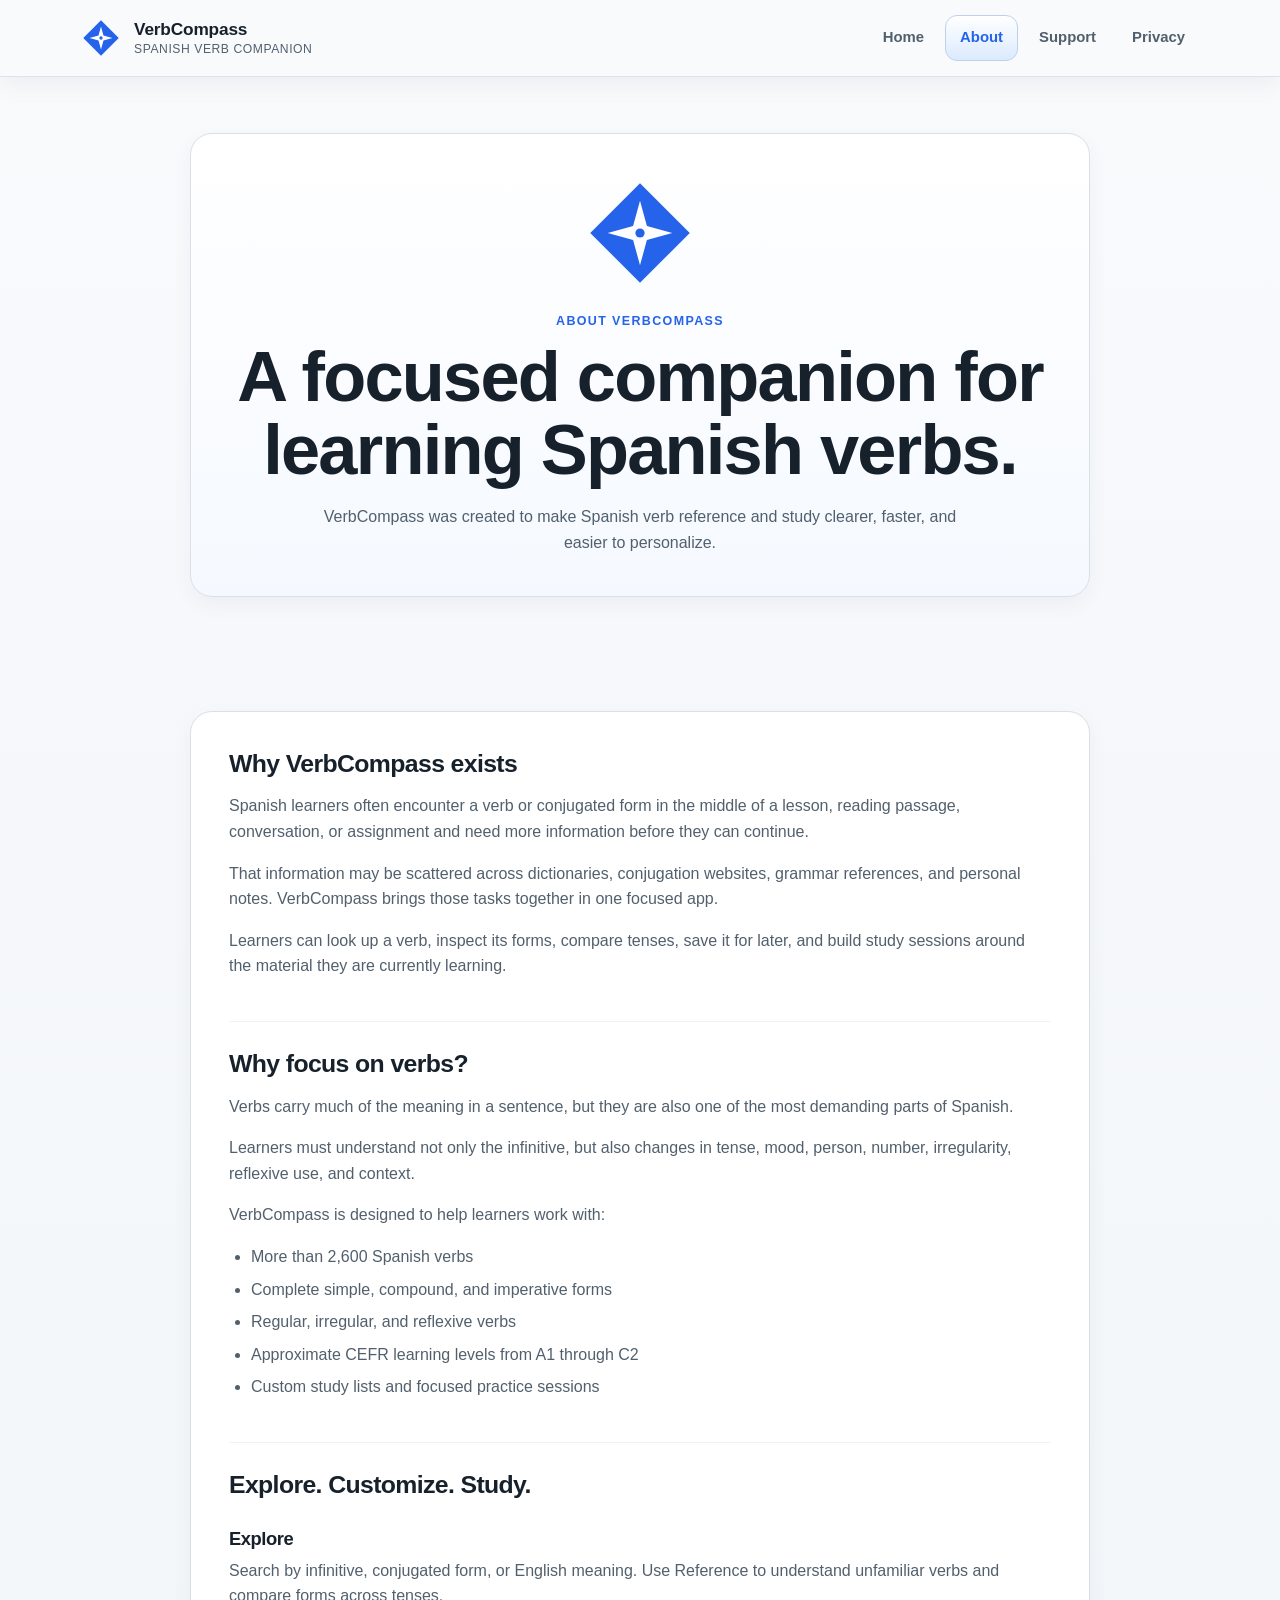
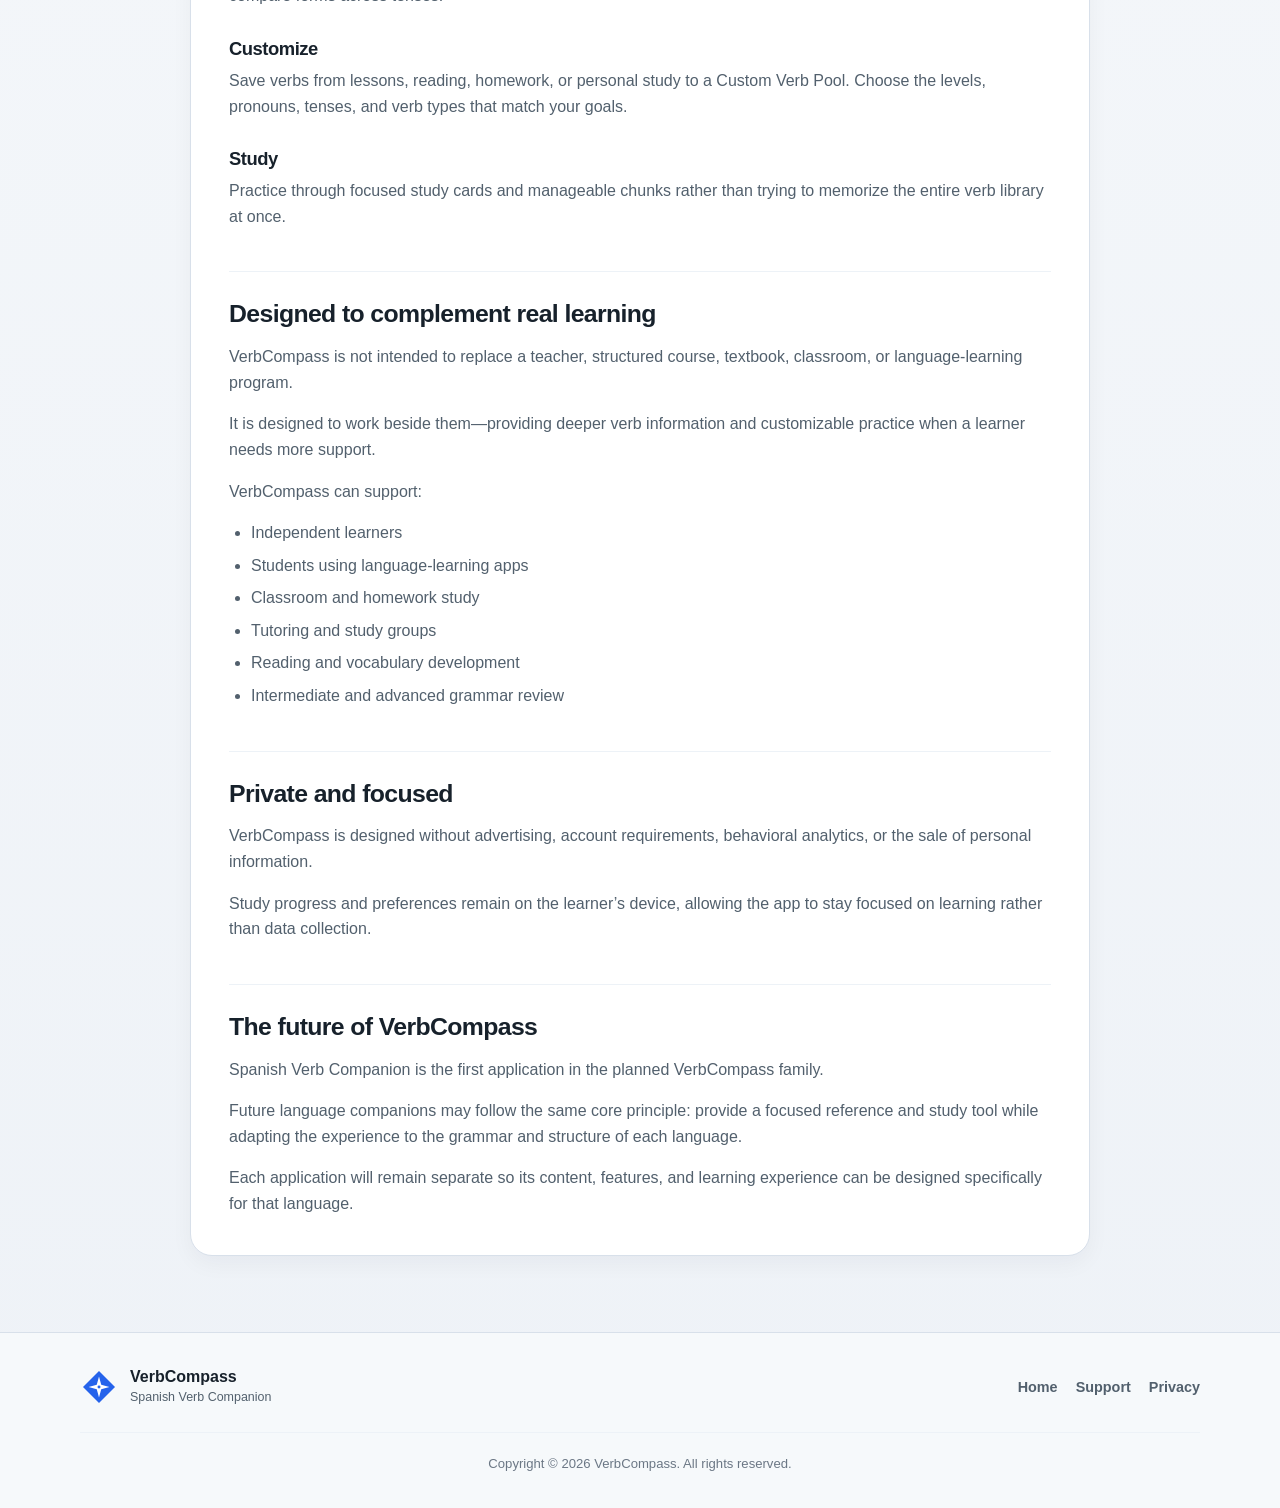
==== about/index.html @ 0f48371d "Build initial VerbCompass website foundation" ====
<!DOCTYPE html>
<html lang="en">
  <head>
    <meta charset="UTF-8" />
    <meta name="viewport" content="width=device-width, initial-scale=1.0" />

    <meta
      name="description"
      content="Learn why VerbCompass was created, how it supports Spanish learners, and the philosophy behind Explore, Customize, and Study."
    />

    <title>About VerbCompass — Spanish Verb Companion</title>

    <link rel="stylesheet" href="../assets/css/styles.css" />
    <script src="../assets/js/site.js" defer></script>
  </head>

  <body>
    <a class="skip-link" href="#mainContent">Skip to main content</a>

    <header class="site-header">
      <div class="site-header-inner">
        <a class="site-brand" href="../" aria-label="VerbCompass home">
          <svg
            class="verbcompass-icon site-brand-icon"
            viewBox="0 0 128 128"
            aria-hidden="true"
          >
            <path
              class="verbcompass-bg"
              d="M64 10L118 64L64 118L10 64L64 10Z"
            />
            <path
              class="verbcompass-star"
              d="M64 29L71.5 56.5L99 64L71.5 71.5L64 99L56.5 71.5L29 64L56.5 56.5L64 29Z"
            />
            <circle class="verbcompass-dot" cx="64" cy="64" r="5" />
          </svg>

          <span class="site-brand-copy">
            <strong>VerbCompass</strong>
            <span>Spanish Verb Companion</span>
          </span>
        </a>

        <button
          class="menu-toggle"
          type="button"
          aria-expanded="false"
          aria-controls="siteNavigation"
        >
          <span class="menu-toggle-label">Menu</span>

          <svg viewBox="0 0 24 24" aria-hidden="true">
            <path d="M4 7h16" />
            <path d="M4 12h16" />
            <path d="M4 17h16" />
          </svg>
        </button>

        <nav
          id="siteNavigation"
          class="site-navigation"
          aria-label="Primary navigation"
        >
          <a class="site-nav-link" href="../">Home</a>
          <a class="site-nav-link current-page" href="./">About</a>
          <a class="site-nav-link" href="../support/">Support</a>
          <a class="site-nav-link" href="../privacy/">Privacy</a>
        </nav>
      </div>
    </header>

    <main id="mainContent">
      <section class="page-hero">
        <div class="page-container">
          <div class="page-hero-panel">
            <svg
              class="verbcompass-icon hero-brand-icon"
              viewBox="0 0 128 128"
              aria-hidden="true"
            >
              <path
                class="verbcompass-bg"
                d="M64 10L118 64L64 118L10 64L64 10Z"
              />
              <path
                class="verbcompass-star"
                d="M64 29L71.5 56.5L99 64L71.5 71.5L64 99L56.5 71.5L29 64L56.5 56.5L64 29Z"
              />
              <circle class="verbcompass-dot" cx="64" cy="64" r="5" />
            </svg>

            <p class="section-kicker">About VerbCompass</p>

            <h1>A focused companion for learning Spanish verbs.</h1>

            <p>
              VerbCompass was created to make Spanish verb reference and study
              clearer, faster, and easier to personalize.
            </p>
          </div>
        </div>
      </section>

      <section class="content-section">
        <div class="page-container">
          <article class="prose-panel">
            <h2>Why VerbCompass exists</h2>

            <p>
              Spanish learners often encounter a verb or conjugated form in the
              middle of a lesson, reading passage, conversation, or assignment
              and need more information before they can continue.
            </p>

            <p>
              That information may be scattered across dictionaries,
              conjugation websites, grammar references, and personal notes.
              VerbCompass brings those tasks together in one focused app.
            </p>

            <p>
              Learners can look up a verb, inspect its forms, compare tenses,
              save it for later, and build study sessions around the material
              they are currently learning.
            </p>

            <h2>Why focus on verbs?</h2>

            <p>
              Verbs carry much of the meaning in a sentence, but they are also
              one of the most demanding parts of Spanish.
            </p>

            <p>
              Learners must understand not only the infinitive, but also changes
              in tense, mood, person, number, irregularity, reflexive use, and
              context.
            </p>

            <p>VerbCompass is designed to help learners work with:</p>

            <ul>
              <li>More than 2,600 Spanish verbs</li>
              <li>Complete simple, compound, and imperative forms</li>
              <li>Regular, irregular, and reflexive verbs</li>
              <li>Approximate CEFR learning levels from A1 through C2</li>
              <li>Custom study lists and focused practice sessions</li>
            </ul>

            <h2>Explore. Customize. Study.</h2>

            <h3>Explore</h3>

            <p>
              Search by infinitive, conjugated form, or English meaning. Use
              Reference to understand unfamiliar verbs and compare forms across
              tenses.
            </p>

            <h3>Customize</h3>

            <p>
              Save verbs from lessons, reading, homework, or personal study to a
              Custom Verb Pool. Choose the levels, pronouns, tenses, and verb
              types that match your goals.
            </p>

            <h3>Study</h3>

            <p>
              Practice through focused study cards and manageable chunks rather
              than trying to memorize the entire verb library at once.
            </p>

            <h2>Designed to complement real learning</h2>

            <p>
              VerbCompass is not intended to replace a teacher, structured
              course, textbook, classroom, or language-learning program.
            </p>

            <p>
              It is designed to work beside them—providing deeper verb
              information and customizable practice when a learner needs more
              support.
            </p>

            <p>VerbCompass can support:</p>

            <ul>
              <li>Independent learners</li>
              <li>Students using language-learning apps</li>
              <li>Classroom and homework study</li>
              <li>Tutoring and study groups</li>
              <li>Reading and vocabulary development</li>
              <li>Intermediate and advanced grammar review</li>
            </ul>

            <h2>Private and focused</h2>

            <p>
              VerbCompass is designed without advertising, account
              requirements, behavioral analytics, or the sale of personal
              information.
            </p>

            <p>
              Study progress and preferences remain on the learner’s device,
              allowing the app to stay focused on learning rather than data
              collection.
            </p>

            <h2>The future of VerbCompass</h2>

            <p>
              Spanish Verb Companion is the first application in the planned
              VerbCompass family.
            </p>

            <p>
              Future language companions may follow the same core principle:
              provide a focused reference and study tool while adapting the
              experience to the grammar and structure of each language.
            </p>

            <p>
              Each application will remain separate so its content, features,
              and learning experience can be designed specifically for that
              language.
            </p>
          </article>
        </div>
      </section>
    </main>

    <footer class="site-footer">
      <div class="page-container site-footer-inner">
        <div class="footer-brand">
          <svg
            class="verbcompass-icon footer-brand-icon"
            viewBox="0 0 128 128"
            aria-hidden="true"
          >
            <path
              class="verbcompass-bg"
              d="M64 10L118 64L64 118L10 64L64 10Z"
            />
            <path
              class="verbcompass-star"
              d="M64 29L71.5 56.5L99 64L71.5 71.5L64 99L56.5 71.5L29 64L56.5 56.5L64 29Z"
            />
            <circle class="verbcompass-dot" cx="64" cy="64" r="5" />
          </svg>

          <div>
            <strong>VerbCompass</strong>
            <span>Spanish Verb Companion</span>
          </div>
        </div>

        <nav class="footer-navigation" aria-label="Footer navigation">
          <a href="../">Home</a>
          <a href="../support/">Support</a>
          <a href="../privacy/">Privacy</a>
        </nav>

        <p class="footer-copyright">
          Copyright © 2026 VerbCompass. All rights reserved.
        </p>
      </div>
    </footer>
  </body>
</html>
---- assets/css/styles.css ----
/* =====================================================
   FILE: assets/css/styles.css
   VerbCompass Website
   ===================================================== */

:root {
  /* VerbCompass Classic */

  --bg: #f3f5f9;
  --bg-top: #f8fafc;
  --bg-bottom: #eef2f7;

  --panel: #ffffff;
  --panel-soft: #f8fafc;
  --surface-muted: #f5f8fc;
  --surface-blue-soft: #eef4fb;
  --surface-blue-light: #f5f9ff;

  --border: #d8e0ea;
  --border-soft: #edf2f7;
  --border-strong: #b8c8db;
  --accent-border-soft: #bfd1ea;

  --text: #17212b;
  --text-soft: #52606d;
  --text-muted: #6b7785;
  --text-inverse: #ffffff;

  --accent: #2563eb;
  --accent-hover: #1e4fd1;
  --accent-soft: #dbeafe;

  --shadow: 0 10px 30px rgba(15, 23, 42, 0.06);
  --shadow-soft: 0 8px 22px rgba(15, 23, 42, 0.045);
  --shadow-header: 0 8px 24px rgba(15, 23, 42, 0.05);

  --radius-sm: 8px;
  --radius-md: 10px;
  --radius-lg: 12px;
  --radius-xl: 16px;
  --radius-2xl: 22px;
  --radius-pill: 999px;

  --page-width: 1120px;
  --header-height: 76px;

  --space-xs: 4px;
  --space-sm: 8px;
  --space-md: 12px;
  --space-lg: 16px;
  --space-xl: 20px;
  --space-2xl: 28px;
  --space-3xl: 40px;
  --space-4xl: 56px;
  --space-5xl: 76px;
}

/* =====================================================
   RESET
   ===================================================== */

*,
*::before,
*::after {
  box-sizing: border-box;
}

html {
  scroll-behavior: smooth;
  scroll-padding-top: calc(var(--header-height) + 24px);
}

body {
  margin: 0;
  min-width: 320px;
  font-family: Inter, Arial, Helvetica, sans-serif;
  color: var(--text);
  line-height: 1.6;
  background: linear-gradient(180deg, var(--bg-top) 0%, var(--bg-bottom) 100%);
}

body.menu-open {
  overflow: hidden;
}

img,
svg {
  display: block;
  max-width: 100%;
}

button,
input,
select,
textarea {
  font: inherit;
}

button,
a {
  -webkit-tap-highlight-color: transparent;
}

a {
  color: inherit;
}

h1,
h2,
h3,
p {
  margin-top: 0;
}

h1,
h2,
h3 {
  color: var(--text);
  letter-spacing: -0.025em;
}

h1 {
  margin-bottom: 18px;
  font-size: clamp(2.35rem, 6vw, 4.4rem);
  line-height: 1.04;
}

h2 {
  margin-bottom: 16px;
  font-size: clamp(1.8rem, 4vw, 2.65rem);
  line-height: 1.12;
}

h3 {
  margin-bottom: 8px;
  font-size: 1.15rem;
  line-height: 1.25;
}

p {
  margin-bottom: 16px;
}

p:last-child {
  margin-bottom: 0;
}

/* =====================================================
   ACCESSIBILITY
   ===================================================== */

.skip-link {
  position: fixed;
  top: 8px;
  left: 8px;
  z-index: 1000;
  padding: 10px 14px;
  border-radius: var(--radius-md);
  background: var(--accent);
  color: var(--text-inverse);
  font-weight: 800;
  text-decoration: none;
  transform: translateY(-150%);
}

.skip-link:focus {
  transform: translateY(0);
}

a:focus-visible,
button:focus-visible {
  outline: 3px solid var(--accent-soft);
  outline-offset: 3px;
}

/* =====================================================
   SHARED LAYOUT
   ===================================================== */

.page-container {
  width: min(calc(100% - 40px), var(--page-width));
  margin: 0 auto;
}

.content-section {
  padding: var(--space-5xl) 0;
}

.content-section-soft {
  border-top: 1px solid var(--border-soft);
  border-bottom: 1px solid var(--border-soft);
  background: rgba(255, 255, 255, 0.38);
}

.section-heading {
  max-width: 760px;
  margin: 0 auto var(--space-3xl);
  text-align: center;
}

.section-heading > p:last-child {
  max-width: 680px;
  margin-right: auto;
  margin-left: auto;
  color: var(--text-soft);
  font-size: 1.05rem;
}

.section-kicker {
  margin: 0 0 var(--space-sm);
  color: var(--accent);
  font-size: 0.78rem;
  font-weight: 800;
  letter-spacing: 0.11em;
  text-transform: uppercase;
}

/* =====================================================
   VERBCOMPASS MARK
   ===================================================== */

.verbcompass-icon {
  color: var(--accent);
}

.verbcompass-bg,
.verbcompass-dot {
  fill: currentColor;
}

.verbcompass-star {
  fill: var(--panel);
}

/* =====================================================
   HEADER
   ===================================================== */

.site-header {
  position: sticky;
  top: 0;
  z-index: 500;
  min-height: var(--header-height);
  border-bottom: 1px solid rgba(216, 224, 234, 0.88);
  background: rgba(248, 250, 252, 0.92);
  box-shadow: var(--shadow-header);
  backdrop-filter: blur(16px);
}

.site-header-inner {
  width: min(calc(100% - 40px), var(--page-width));
  min-height: var(--header-height);
  margin: 0 auto;

  display: flex;
  align-items: center;
  justify-content: space-between;
  gap: 28px;
}

.site-brand {
  display: inline-flex;
  align-items: center;
  gap: 12px;
  min-width: 0;
  color: var(--text);
  text-decoration: none;
}

.site-brand-icon {
  width: 42px;
  height: 42px;
  flex: 0 0 auto;
}

.site-brand-copy {
  display: flex;
  flex-direction: column;
  min-width: 0;
}

.site-brand-copy strong {
  font-size: 1.08rem;
  line-height: 1.2;
  letter-spacing: -0.01em;
}

.site-brand-copy span {
  margin-top: 2px;
  color: var(--text-soft);
  font-size: 0.76rem;
  line-height: 1.2;
  letter-spacing: 0.045em;
  text-transform: uppercase;
}

.site-navigation {
  display: flex;
  align-items: center;
  justify-content: flex-end;
  gap: 6px;
}

.site-nav-link {
  padding: 10px 14px;
  border: 1px solid transparent;
  border-radius: var(--radius-lg);
  color: var(--text-soft);
  font-size: 0.93rem;
  font-weight: 750;
  text-decoration: none;
  transition:
    color 0.15s ease,
    border-color 0.15s ease,
    background 0.15s ease,
    transform 0.15s ease;
}

.site-nav-link:hover {
  color: var(--text);
  border-color: var(--accent-border-soft);
  background: linear-gradient(
    180deg,
    var(--panel) 0%,
    var(--surface-blue-light) 100%
  );
  transform: translateY(-1px);
}

.site-nav-link.current-page {
  color: var(--accent);
  border-color: var(--accent-border-soft);
  background: linear-gradient(180deg, var(--panel) 0%, var(--accent-soft) 100%);
}

.menu-toggle {
  display: none;
  align-items: center;
  justify-content: center;
  gap: 8px;

  min-height: 44px;
  padding: 9px 12px;

  border: 1px solid var(--accent-border-soft);
  border-radius: var(--radius-lg);

  background: linear-gradient(
    180deg,
    var(--panel) 0%,
    var(--surface-blue-light) 100%
  );

  color: var(--text);
  cursor: pointer;
  font-weight: 800;
}

.menu-toggle:hover {
  background: linear-gradient(
    180deg,
    var(--surface-blue-light) 0%,
    var(--accent-soft) 100%
  );
}

.menu-toggle svg {
  width: 21px;
  height: 21px;
  fill: none;
  stroke: currentColor;
  stroke-width: 2;
  stroke-linecap: round;
}

/* =====================================================
   HERO
   ===================================================== */

.hero-section {
  position: relative;
  overflow: hidden;
  padding: 58px 0 70px;
}

.hero-section::before,
.hero-section::after {
  content: "";
  position: absolute;
  z-index: -1;
  border-radius: 50%;
  filter: blur(2px);
  pointer-events: none;
}

.hero-section::before {
  top: -180px;
  left: -160px;
  width: 440px;
  height: 440px;
  background: rgba(219, 234, 254, 0.58);
}

.hero-section::after {
  right: -180px;
  bottom: -220px;
  width: 520px;
  height: 520px;
  background: rgba(238, 244, 251, 0.86);
}

.hero-panel {
  position: relative;
  max-width: 800px;
  margin: 0 auto;
  padding: 52px 54px 38px;
  overflow: hidden;

  border: 1px solid var(--border);
  border-radius: var(--radius-2xl);

  background: linear-gradient(
    180deg,
    var(--panel) 0%,
    var(--surface-blue-light) 100%
  );

  box-shadow:
    inset 0 1px 0 rgba(255, 255, 255, 0.9),
    var(--shadow);

  text-align: center;
}

.hero-panel::after {
  content: "";
  position: absolute;
  top: -85px;
  right: -80px;
  width: 280px;
  height: 280px;

  border: 44px solid rgba(37, 99, 235, 0.035);
  transform: rotate(45deg);
  pointer-events: none;
}

.hero-brand,
.hero-actions,
.hero-summary {
  position: relative;
  z-index: 1;
}

.hero-brand-icon {
  width: 118px;
  height: auto;
  margin: 0 auto 20px;
}

.brand-rule {
  width: 78px;
  height: 3px;
  margin: 20px auto;
  border-radius: var(--radius-pill);
  background: var(--accent);
}

.hero-description {
  max-width: 620px;
  margin: 0 auto;
  color: var(--text-soft);
  font-size: clamp(1rem, 2.4vw, 1.16rem);
  line-height: 1.7;
}

.hero-actions {
  display: flex;
  justify-content: center;
  flex-wrap: wrap;
  gap: 12px;
  margin-top: 30px;
}

.button {
  display: inline-flex;
  align-items: center;
  justify-content: center;

  min-height: 52px;
  padding: 12px 20px;

  border: 1px solid var(--border);
  border-radius: var(--radius-lg);

  font-weight: 800;
  line-height: 1.2;
  text-align: center;
  text-decoration: none;

  transition:
    transform 0.15s ease,
    box-shadow 0.15s ease,
    border-color 0.15s ease,
    background 0.15s ease;
}

.button:hover {
  transform: translateY(-2px);
  box-shadow: var(--shadow-soft);
}

.button:active {
  transform: translateY(0);
}

.button-primary {
  border-color: var(--accent);
  background: linear-gradient(
    180deg,
    var(--accent) 0%,
    var(--accent-hover) 100%
  );
  color: var(--text-inverse);
  box-shadow:
    inset 0 1px 0 rgba(255, 255, 255, 0.2),
    var(--shadow-soft);
}

.button-primary:hover {
  background: linear-gradient(
    180deg,
    var(--accent-hover) 0%,
    var(--accent) 100%
  );
}

.button-secondary {
  border-color: var(--accent-border-soft);
  background: linear-gradient(
    180deg,
    var(--panel) 0%,
    var(--surface-blue-light) 100%
  );
  color: var(--text);
}

.button-secondary:hover {
  border-color: var(--accent);
  background: linear-gradient(
    180deg,
    var(--surface-blue-light) 0%,
    var(--accent-soft) 100%
  );
}

.hero-summary {
  margin-top: 34px;
  padding-top: 22px;
  border-top: 1px solid var(--border-soft);
}

.hero-summary > p {
  margin-bottom: 12px;
  color: var(--text-soft);
  font-size: 0.76rem;
  font-weight: 800;
  letter-spacing: 0.1em;
  text-transform: uppercase;
}

.hero-summary-flow {
  display: flex;
  align-items: center;
  justify-content: center;
  flex-wrap: wrap;
  gap: 10px;
}

.hero-summary-flow span:not(.flow-arrow) {
  color: var(--accent);
  font-size: 0.83rem;
  font-weight: 800;
  letter-spacing: 0.08em;
  text-transform: uppercase;
}

.flow-arrow {
  color: var(--text-muted);
  font-weight: 700;
}

/* =====================================================
   FEATURE CARDS
   ===================================================== */

.feature-grid {
  display: grid;
  grid-template-columns: repeat(2, minmax(0, 1fr));
  gap: 18px;
}

.feature-card {
  display: flex;
  align-items: flex-start;
  gap: 16px;

  min-height: 180px;
  padding: 24px;

  border: 1px solid var(--accent-border-soft);
  border-radius: var(--radius-xl);

  background: linear-gradient(
    180deg,
    var(--panel) 0%,
    var(--surface-blue-light) 100%
  );

  box-shadow:
    inset 0 1px 0 rgba(255, 255, 255, 0.85),
    var(--shadow-soft);

  transition:
    transform 0.15s ease,
    border-color 0.15s ease,
    box-shadow 0.15s ease;
}

.feature-card:hover {
  border-color: var(--accent);
  transform: translateY(-3px);
  box-shadow: var(--shadow);
}

.feature-card p {
  color: var(--text-soft);
}

.feature-icon {
  display: inline-flex;
  align-items: center;
  justify-content: center;
  flex: 0 0 auto;

  width: 52px;
  height: 52px;

  border: 1px solid var(--accent-border-soft);
  border-radius: var(--radius-lg);

  background: var(--panel);
  color: var(--accent);
  box-shadow: var(--shadow-soft);
}

.feature-icon svg {
  width: 25px;
  height: 25px;
  fill: none;
  stroke: currentColor;
  stroke-width: 1.85;
  stroke-linecap: round;
  stroke-linejoin: round;
}

/* =====================================================
   STUDY FLOW SECTION
   ===================================================== */

.split-panel {
  display: grid;
  grid-template-columns: minmax(0, 1.15fr) minmax(320px, 0.85fr);
  gap: 36px;
  align-items: center;

  padding: 38px;

  border: 1px solid var(--border);
  border-radius: var(--radius-2xl);

  background: var(--panel);
  box-shadow: var(--shadow-soft);
}

.split-panel-copy {
  max-width: 650px;
}

.split-panel-copy > p:not(.section-kicker) {
  color: var(--text-soft);
  font-size: 1.03rem;
}

.study-flow-card {
  display: flex;
  flex-direction: column;
  gap: 12px;
}

.study-flow-step {
  display: grid;
  grid-template-columns: 48px minmax(0, 1fr);
  gap: 14px;
  align-items: center;

  padding: 16px;

  border: 1px solid var(--accent-border-soft);
  border-radius: var(--radius-xl);

  background: linear-gradient(
    180deg,
    var(--panel) 0%,
    var(--surface-blue-light) 100%
  );
}

.study-flow-step > span {
  display: inline-flex;
  align-items: center;
  justify-content: center;

  width: 44px;
  height: 44px;

  border-radius: var(--radius-pill);
  background: var(--accent-soft);
  color: var(--accent);

  font-size: 0.8rem;
  font-weight: 900;
  letter-spacing: 0.05em;
}

.study-flow-step strong {
  display: block;
  margin-bottom: 2px;
  color: var(--text);
  font-size: 1.02rem;
}

.study-flow-step p {
  color: var(--text-soft);
  font-size: 0.92rem;
}

/* =====================================================
   PRIVACY PANEL
   ===================================================== */

.privacy-panel {
  display: grid;
  grid-template-columns: 86px minmax(0, 1fr);
  gap: 24px;
  align-items: center;

  max-width: 900px;
  margin: 0 auto;
  padding: 34px 38px;

  border: 1px solid var(--accent-border-soft);
  border-radius: var(--radius-2xl);

  background: linear-gradient(
    180deg,
    var(--panel) 0%,
    var(--surface-blue-light) 100%
  );

  box-shadow: var(--shadow-soft);
}

.privacy-panel-icon {
  display: inline-flex;
  align-items: center;
  justify-content: center;

  width: 78px;
  height: 78px;

  border: 1px solid var(--accent-border-soft);
  border-radius: 50%;

  background: var(--panel);
  color: var(--accent);
  box-shadow: var(--shadow-soft);
}

.privacy-panel-icon svg {
  width: 38px;
  height: 38px;
  fill: none;
  stroke: currentColor;
  stroke-width: 1.75;
  stroke-linecap: round;
  stroke-linejoin: round;
}

.privacy-panel-copy p:not(.section-kicker) {
  color: var(--text-soft);
}

.text-link {
  display: inline-flex;
  align-items: center;
  gap: 7px;
  color: var(--accent);
  font-weight: 800;
  text-decoration: none;
}

.text-link span {
  transition: transform 0.15s ease;
}

.text-link:hover {
  text-decoration: underline;
}

.text-link:hover span {
  transform: translateX(3px);
}

/* =====================================================
   LANGUAGE CARDS
   ===================================================== */

.language-grid {
  display: grid;
  grid-template-columns: repeat(4, minmax(0, 1fr));
  gap: 14px;
}

.language-card {
  min-height: 168px;
  padding: 22px;

  border: 1px solid var(--border);
  border-radius: var(--radius-xl);

  background: linear-gradient(
    180deg,
    var(--panel) 0%,
    var(--surface-muted) 100%
  );

  box-shadow: var(--shadow-soft);
}

.language-card-active {
  border-color: var(--accent);
  background: linear-gradient(180deg, var(--panel) 0%, var(--accent-soft) 100%);
}

.language-status {
  display: inline-flex;
  align-items: center;

  margin-bottom: 22px;
  padding: 5px 9px;

  border: 1px solid var(--border);
  border-radius: var(--radius-pill);

  background: var(--panel);
  color: var(--text-muted);

  font-size: 0.7rem;
  font-weight: 850;
  letter-spacing: 0.07em;
  text-transform: uppercase;
}

.language-card-active .language-status {
  border-color: var(--accent-border-soft);
  color: var(--accent);
}

.language-card h3 {
  font-size: 1.3rem;
}

.language-card p {
  color: var(--text-soft);
  font-size: 0.9rem;
}

/* =====================================================
   FOOTER
   ===================================================== */

.site-footer {
  padding: 34px 0;
  border-top: 1px solid var(--border);
  background: rgba(248, 250, 252, 0.9);
}

.site-footer-inner {
  display: grid;
  grid-template-columns: minmax(0, 1fr) auto;
  gap: 24px;
  align-items: center;
}

.footer-brand {
  display: inline-flex;
  align-items: center;
  gap: 12px;
}

.footer-brand-icon {
  width: 38px;
  height: 38px;
  flex: 0 0 auto;
}

.footer-brand > div {
  display: flex;
  flex-direction: column;
}

.footer-brand strong {
  line-height: 1.2;
}

.footer-brand span {
  margin-top: 2px;
  color: var(--text-soft);
  font-size: 0.78rem;
}

.footer-navigation {
  display: flex;
  flex-wrap: wrap;
  justify-content: flex-end;
  gap: 8px 18px;
}

.footer-navigation a {
  color: var(--text-soft);
  font-size: 0.9rem;
  font-weight: 700;
  text-decoration: none;
}

.footer-navigation a:hover {
  color: var(--accent);
  text-decoration: underline;
}

.footer-copyright {
  grid-column: 1 / -1;
  margin: 0;
  padding-top: 20px;
  border-top: 1px solid var(--border-soft);
  color: var(--text-muted);
  font-size: 0.82rem;
  text-align: center;
}

/* =====================================================
   INTERNAL PAGE FOUNDATION
   Used later by About, Support, and Privacy
   ===================================================== */

.page-hero {
  padding: 56px 0 38px;
}

.page-hero-panel {
  max-width: 900px;
  margin: 0 auto;
  padding: 40px;

  border: 1px solid var(--border);
  border-radius: var(--radius-2xl);

  background: linear-gradient(
    180deg,
    var(--panel) 0%,
    var(--surface-blue-light) 100%
  );

  box-shadow: var(--shadow-soft);
  text-align: center;
}

.page-hero-panel p:last-child {
  max-width: 660px;
  margin-right: auto;
  margin-left: auto;
  color: var(--text-soft);
}

.prose-panel {
  max-width: 900px;
  margin: 0 auto;
  padding: 38px;

  border: 1px solid var(--border);
  border-radius: var(--radius-2xl);

  background: var(--panel);
  box-shadow: var(--shadow-soft);
}

.prose-panel h2 {
  margin-top: 42px;
  padding-top: 28px;
  border-top: 1px solid var(--border-soft);
  font-size: 1.55rem;
}

.prose-panel h2:first-child {
  margin-top: 0;
  padding-top: 0;
  border-top: 0;
}

.prose-panel h3 {
  margin-top: 28px;
}

.prose-panel p,
.prose-panel li {
  color: var(--text-soft);
}

.prose-panel ul,
.prose-panel ol {
  padding-left: 22px;
}

.prose-panel li + li {
  margin-top: 7px;
}

/* =====================================================
   RESPONSIVE: TABLET
   ===================================================== */

@media (max-width: 900px) {
  .content-section {
    padding: 62px 0;
  }

  .hero-section {
    padding: 44px 0 58px;
  }

  .hero-panel {
    padding: 44px 36px 34px;
  }

  .split-panel {
    grid-template-columns: 1fr;
    gap: 28px;
  }

  .study-flow-card {
    display: grid;
    grid-template-columns: repeat(3, minmax(0, 1fr));
  }

  .study-flow-step {
    grid-template-columns: 1fr;
    align-items: start;
  }

  .language-grid {
    grid-template-columns: repeat(2, minmax(0, 1fr));
  }
}

/* =====================================================
   RESPONSIVE: MOBILE NAVIGATION
   ===================================================== */

@media (max-width: 760px) {
  :root {
    --header-height: 68px;
  }

  .page-container,
  .site-header-inner {
    width: min(calc(100% - 28px), var(--page-width));
  }

  .site-header-inner {
    position: relative;
    min-height: var(--header-height);
  }

  .site-brand-icon {
    width: 38px;
    height: 38px;
  }

  .site-brand-copy strong {
    font-size: 1rem;
  }

  .site-brand-copy span {
    font-size: 0.68rem;
  }

  .menu-toggle {
    display: inline-flex;
  }

  .site-navigation {
    position: absolute;
    top: calc(100% + 10px);
    right: 0;
    left: 0;

    display: none;
    flex-direction: column;
    align-items: stretch;
    gap: 8px;

    padding: 12px;

    border: 1px solid var(--border);
    border-radius: var(--radius-xl);

    background: rgba(255, 255, 255, 0.98);
    box-shadow: var(--shadow);
  }

  .site-navigation.navigation-open {
    display: flex;
  }

  .site-nav-link {
    width: 100%;
    min-height: 46px;
    display: flex;
    align-items: center;
  }

  .hero-section {
    padding-top: 26px;
  }

  .hero-panel {
    padding: 36px 22px 28px;
    border-radius: var(--radius-xl);
  }

  .hero-panel::after {
    display: none;
  }

  .hero-brand-icon {
    width: 100px;
  }

  .hero-actions {
    flex-direction: column;
  }

  .button {
    width: 100%;
  }

  .feature-grid {
    grid-template-columns: 1fr;
  }

  .feature-card {
    min-height: 0;
  }

  .split-panel {
    padding: 26px 22px;
  }

  .study-flow-card {
    display: flex;
  }

  .study-flow-step {
    grid-template-columns: 48px minmax(0, 1fr);
  }

  .privacy-panel {
    grid-template-columns: 1fr;
    padding: 28px 24px;
    text-align: center;
  }

  .privacy-panel-icon {
    margin: 0 auto;
  }

  .site-footer-inner {
    grid-template-columns: 1fr;
    justify-items: center;
    text-align: center;
  }

  .footer-navigation {
    justify-content: center;
  }

  .page-hero {
    padding-top: 34px;
  }

  .page-hero-panel,
  .prose-panel {
    padding: 28px 22px;
  }
}

/* =====================================================
   RESPONSIVE: SMALL PHONES
   ===================================================== */

@media (max-width: 520px) {
  .content-section {
    padding: 50px 0;
  }

  .section-heading {
    margin-bottom: 28px;
  }

  .site-brand-copy span {
    display: none;
  }

  .menu-toggle-label {
    display: none;
  }

  .menu-toggle {
    width: 44px;
    padding: 0;
  }

  .hero-panel {
    border-right: 0;
    border-left: 0;
    border-radius: 0;
    box-shadow: none;
  }

  .hero-section .page-container {
    width: 100%;
  }

  .hero-description {
    padding: 0 4px;
  }

  .hero-summary-flow {
    gap: 7px;
  }

  .feature-card {
    padding: 20px;
  }

  .feature-icon {
    width: 46px;
    height: 46px;
  }

  .language-grid {
    grid-template-columns: 1fr;
  }

  .language-card {
    min-height: 0;
  }

  .privacy-panel {
    border-radius: var(--radius-xl);
  }

  .footer-brand {
    flex-direction: column;
    text-align: center;
  }
}

/* =====================================================
   REDUCED MOTION
   ===================================================== */

@media (prefers-reduced-motion: reduce) {
  html {
    scroll-behavior: auto;
  }

  *,
  *::before,
  *::after {
    scroll-behavior: auto !important;
    transition-duration: 0.01ms !important;
    animation-duration: 0.01ms !important;
    animation-iteration-count: 1 !important;
  }
}
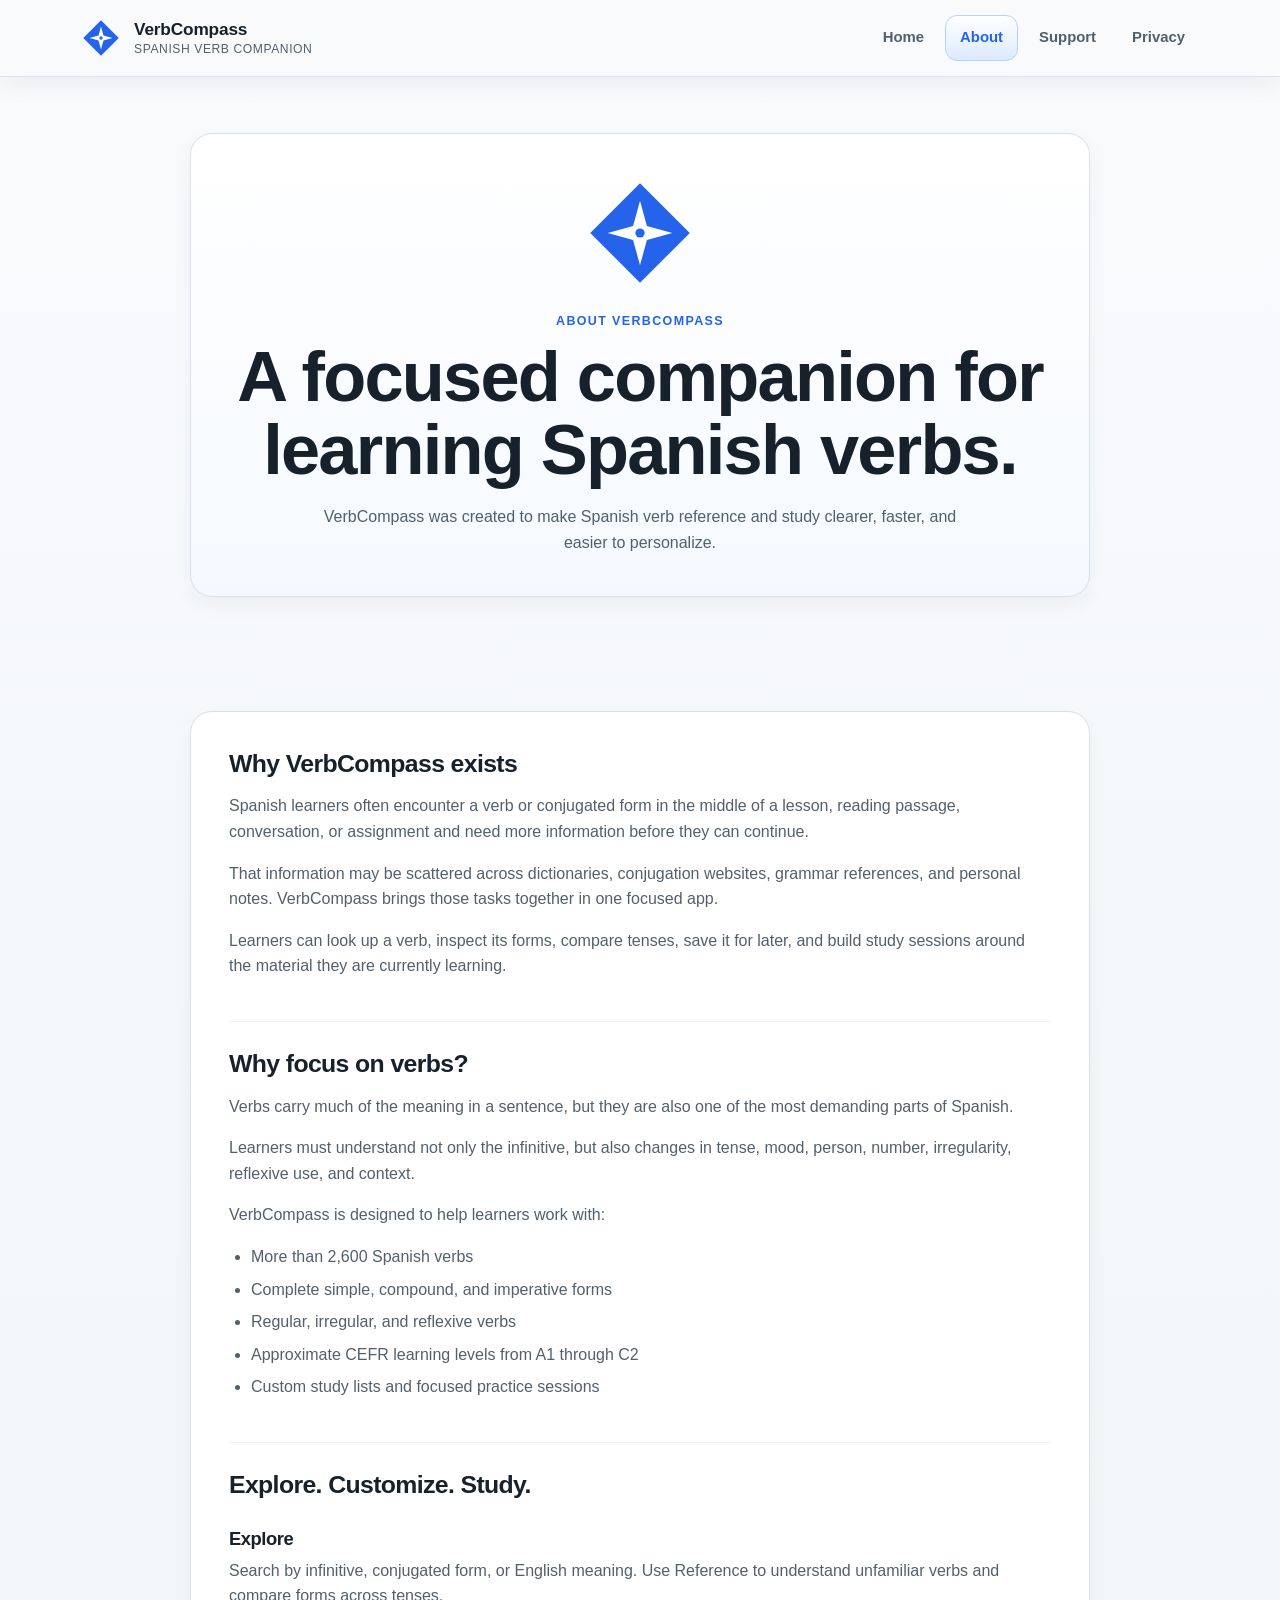
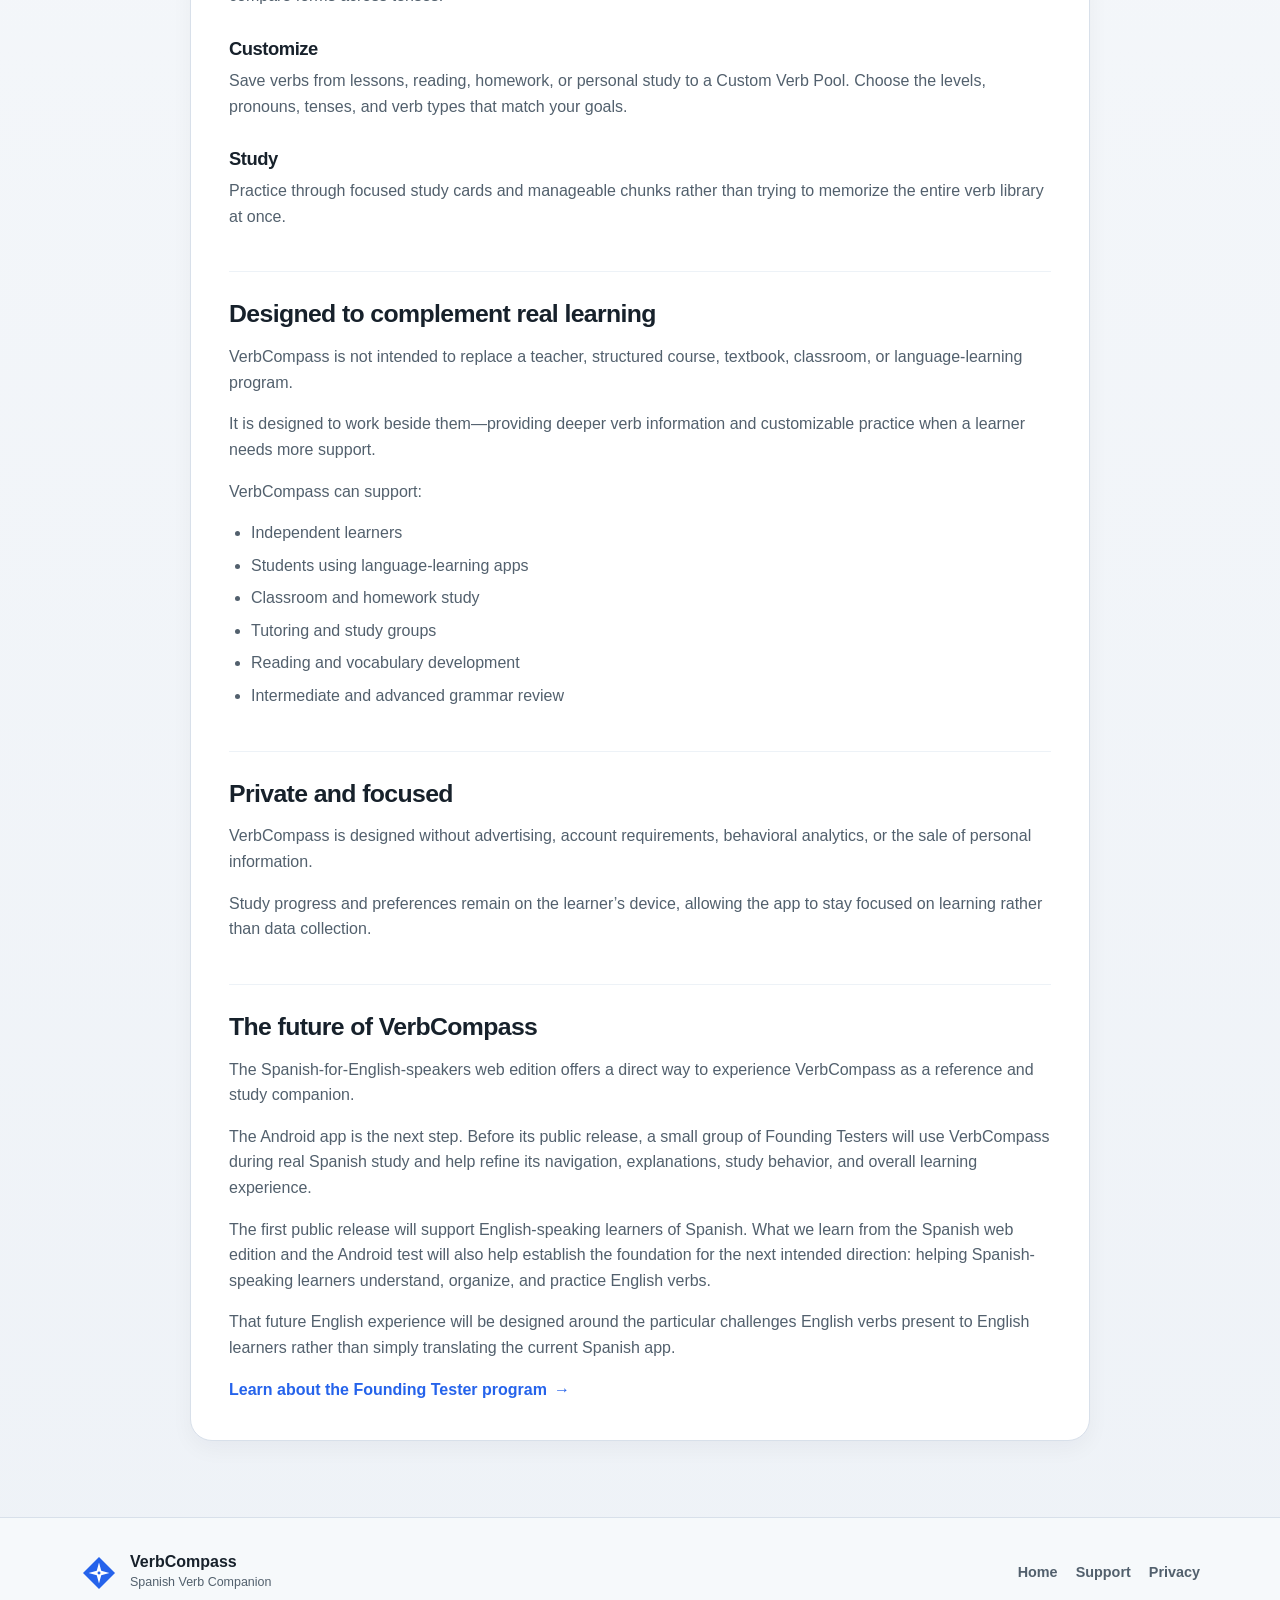
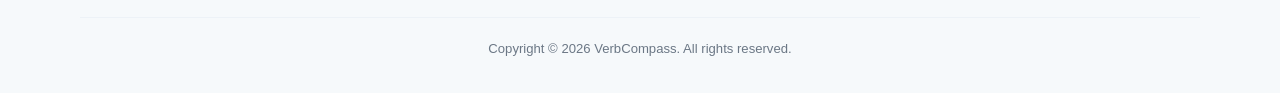
==== commit 9190a240: "Connect web app to founding tester direction" ====
--- a/about/index.html
+++ b/about/index.html
@@ -1,4 +1,4 @@
-<!DOCTYPE html>
+<!doctype html>
 <html lang="en">
   <head>
     <meta charset="UTF-8" />
@@ -10,7 +10,11 @@
     />
 
     <title>About VerbCompass — Spanish Verb Companion</title>
-
+    <link
+      rel="icon"
+      type="image/svg+xml"
+      href="../assets/images/verbcompass-icon.svg"
+    />
     <link rel="stylesheet" href="../assets/css/styles.css" />
     <script src="../assets/js/site.js" defer></script>
   </head>
@@ -115,9 +119,9 @@
             </p>
 
             <p>
-              That information may be scattered across dictionaries,
-              conjugation websites, grammar references, and personal notes.
-              VerbCompass brings those tasks together in one focused app.
+              That information may be scattered across dictionaries, conjugation
+              websites, grammar references, and personal notes. VerbCompass
+              brings those tasks together in one focused app.
             </p>
 
             <p>
@@ -201,9 +205,8 @@
             <h2>Private and focused</h2>
 
             <p>
-              VerbCompass is designed without advertising, account
-              requirements, behavioral analytics, or the sale of personal
-              information.
+              VerbCompass is designed without advertising, account requirements,
+              behavioral analytics, or the sale of personal information.
             </p>
 
             <p>
@@ -215,20 +218,36 @@
             <h2>The future of VerbCompass</h2>
 
             <p>
-              Spanish Verb Companion is the first application in the planned
-              VerbCompass family.
-            </p>
-
-            <p>
-              Future language companions may follow the same core principle:
-              provide a focused reference and study tool while adapting the
-              experience to the grammar and structure of each language.
-            </p>
-
-            <p>
-              Each application will remain separate so its content, features,
-              and learning experience can be designed specifically for that
-              language.
+              The Spanish-for-English-speakers web edition offers a direct way
+              to experience VerbCompass as a reference and study companion.
+            </p>
+
+            <p>
+              The Android app is the next step. Before its public release, a
+              small group of Founding Testers will use VerbCompass during real
+              Spanish study and help refine its navigation, explanations,
+              study behavior, and overall learning experience.
+            </p>
+
+            <p>
+              The first public release will support English-speaking learners
+              of Spanish. What we learn from the Spanish web edition and the
+              Android test will also help establish the foundation for the next
+              intended direction: helping Spanish-speaking learners understand,
+              organize, and practice English verbs.
+            </p>
+
+            <p>
+              That future English experience will be designed around the
+              particular challenges English verbs present to English learners
+              rather than simply translating the current Spanish app.
+            </p>
+
+            <p>
+              <a class="text-link" href="../founding-testers/">
+                Learn about the Founding Tester program
+                <span aria-hidden="true">→</span>
+              </a>
             </p>
           </article>
         </div>
@@ -272,4 +291,4 @@
       </div>
     </footer>
   </body>
-</html>+</html>
--- a/assets/css/styles.css
+++ b/assets/css/styles.css
@@ -447,7 +447,7 @@
 
 .hero-brand,
 .hero-actions,
-.hero-summary {
+.hero-highlights {
   position: relative;
   z-index: 1;
 }
@@ -456,6 +456,13 @@
   width: 118px;
   height: auto;
   margin: 0 auto 20px;
+}
+
+.hero-brand h1 {
+  max-width: 680px;
+  margin-right: auto;
+  margin-left: auto;
+  font-size: clamp(2.2rem, 4.6vw, 3.65rem);
 }
 
 .brand-rule {
@@ -554,40 +561,68 @@
   );
 }
 
-.hero-summary {
+.button-text {
+  gap: 7px;
+  min-height: auto;
+  padding: 12px 6px;
+  border-color: transparent;
+  background: transparent;
+  color: var(--accent);
+  box-shadow: none;
+}
+
+.button-text span {
+  transition: transform 0.15s ease;
+}
+
+.button-text:hover {
+  border-color: transparent;
+  background: transparent;
+  box-shadow: none;
+}
+
+.button-text:hover span {
+  transform: translateX(3px);
+}
+
+.hero-highlights {
+  position: relative;
+  z-index: 1;
+
+  display: grid;
+  grid-template-columns: repeat(3, minmax(0, 1fr));
+
   margin-top: 34px;
-  padding-top: 22px;
+  padding-top: 24px;
   border-top: 1px solid var(--border-soft);
 }
 
-.hero-summary > p {
-  margin-bottom: 12px;
-  color: var(--text-soft);
-  font-size: 0.76rem;
-  font-weight: 800;
-  letter-spacing: 0.1em;
-  text-transform: uppercase;
-}
-
-.hero-summary-flow {
-  display: flex;
-  align-items: center;
-  justify-content: center;
-  flex-wrap: wrap;
-  gap: 10px;
-}
-
-.hero-summary-flow span:not(.flow-arrow) {
+.hero-highlight {
+  padding: 4px 20px;
+}
+
+.hero-highlight + .hero-highlight {
+  border-left: 1px solid var(--border-soft);
+}
+
+.hero-highlight strong,
+.hero-highlight span {
+  display: block;
+}
+
+.hero-highlight strong {
+  margin-bottom: 3px;
   color: var(--accent);
-  font-size: 0.83rem;
-  font-weight: 800;
-  letter-spacing: 0.08em;
-  text-transform: uppercase;
-}
-
-.flow-arrow {
-  color: var(--text-muted);
+  font-size: 0.95rem;
+  font-weight: 850;
+  letter-spacing: -0.01em;
+}
+
+.hero-highlight span {
+  color: var(--text-soft);
+  font-size: 0.79rem;
   font-weight: 700;
+  line-height: 1.35;
 }
 
 /* =====================================================
@@ -832,6 +867,16 @@
   gap: 14px;
 }
 
+.access-grid {
+  display: grid;
+  grid-template-columns: repeat(2, minmax(0, 1fr));
+  gap: 14px;
+}
+
+.access-direction-card {
+  grid-column: 1 / -1;
+}
+
 .language-card {
   min-height: 168px;
   padding: 22px;
@@ -884,6 +929,10 @@
 .language-card p {
   color: var(--text-soft);
   font-size: 0.9rem;
+}
+
+.language-card .text-link {
+  margin-top: 18px;
 }
 
 /* =====================================================
@@ -1037,6 +1086,353 @@
 }
 
 /* =====================================================
+   FOUNDING TESTERS: SCREENSHOT GALLERY
+   ===================================================== */
+
+.screenshot-grid {
+  display: grid;
+  grid-template-columns: repeat(2, minmax(0, 1fr));
+  gap: 22px;
+  margin-top: 30px;
+}
+
+.screenshot-card {
+  margin: 0;
+  overflow: hidden;
+
+  border: 1px solid var(--accent-border-soft);
+  border-radius: var(--radius-xl);
+
+  background: linear-gradient(
+    180deg,
+    var(--panel) 0%,
+    var(--surface-blue-light) 100%
+  );
+
+  box-shadow:
+    inset 0 1px 0 rgba(255, 255, 255, 0.85),
+    var(--shadow-soft);
+
+  transition:
+    transform 0.15s ease,
+    border-color 0.15s ease,
+    box-shadow 0.15s ease;
+}
+
+.screenshot-card:hover {
+  border-color: var(--accent);
+  transform: translateY(-3px);
+  box-shadow: var(--shadow);
+}
+
+.screenshot-card img {
+  width: 100%;
+  aspect-ratio: 9 / 16;
+  object-fit: cover;
+  object-position: top;
+  border-bottom: 1px solid var(--border-soft);
+  background: var(--surface-muted);
+}
+
+.screenshot-card figcaption {
+  padding: 22px;
+}
+
+.screenshot-card h3 {
+  margin-bottom: 8px;
+  font-size: 1.2rem;
+}
+
+.screenshot-card p {
+  margin: 0;
+  color: var(--text-soft);
+}
+
+/* =====================================================
+   FOUNDING TESTERS: BENEFITS
+   ===================================================== */
+
+.benefit-grid {
+  display: grid;
+  grid-template-columns: repeat(2, minmax(0, 1fr));
+  gap: 18px;
+  margin-top: 30px;
+}
+
+.benefit-card {
+  padding: 24px;
+
+  border: 1px solid var(--accent-border-soft);
+  border-radius: var(--radius-xl);
+
+  background: linear-gradient(
+    180deg,
+    var(--panel) 0%,
+    var(--surface-blue-light) 100%
+  );
+
+  box-shadow:
+    inset 0 1px 0 rgba(255, 255, 255, 0.85),
+    var(--shadow-soft);
+}
+
+.benefit-card-featured {
+  border-color: var(--accent);
+  background: linear-gradient(180deg, var(--panel) 0%, var(--accent-soft) 100%);
+}
+
+.benefit-icon {
+  display: inline-flex;
+  align-items: center;
+  justify-content: center;
+
+  width: 48px;
+  height: 48px;
+  margin-bottom: 16px;
+
+  border: 1px solid var(--accent-border-soft);
+  border-radius: var(--radius-lg);
+
+  background: var(--panel);
+  color: var(--accent);
+  box-shadow: var(--shadow-soft);
+}
+
+.benefit-icon svg {
+  width: 24px;
+  height: 24px;
+  fill: none;
+  stroke: currentColor;
+  stroke-width: 1.8;
+  stroke-linecap: round;
+  stroke-linejoin: round;
+}
+
+.benefit-card h3 {
+  margin-bottom: 8px;
+  font-size: 1.2rem;
+}
+
+.benefit-card p {
+  margin: 0;
+  color: var(--text-soft);
+}
+
+/* =====================================================
+   FOUNDING TESTERS: TIMELINE
+   ===================================================== */
+
+.tester-timeline {
+  position: relative;
+  display: grid;
+  gap: 16px;
+
+  margin: 30px 0 0;
+  padding: 0;
+
+  list-style: none;
+}
+
+.tester-timeline::before {
+  content: "";
+  position: absolute;
+  top: 28px;
+  bottom: 28px;
+  left: 27px;
+
+  width: 2px;
+  background: var(--accent-soft);
+}
+
+.tester-timeline-step {
+  position: relative;
+  z-index: 1;
+
+  display: grid;
+  grid-template-columns: 56px minmax(0, 1fr);
+  gap: 18px;
+  align-items: start;
+
+  padding: 20px;
+
+  border: 1px solid var(--accent-border-soft);
+  border-radius: var(--radius-xl);
+
+  background: linear-gradient(
+    180deg,
+    var(--panel) 0%,
+    var(--surface-blue-light) 100%
+  );
+
+  box-shadow:
+    inset 0 1px 0 rgba(255, 255, 255, 0.85),
+    var(--shadow-soft);
+}
+
+.tester-timeline-number {
+  display: inline-flex;
+  align-items: center;
+  justify-content: center;
+
+  width: 56px;
+  height: 56px;
+
+  border: 1px solid var(--accent);
+  border-radius: var(--radius-pill);
+
+  background: linear-gradient(
+    180deg,
+    var(--accent) 0%,
+    var(--accent-hover) 100%
+  );
+
+  color: var(--text-inverse);
+  font-size: 1rem;
+  font-weight: 900;
+
+  box-shadow:
+    inset 0 1px 0 rgba(255, 255, 255, 0.2),
+    var(--shadow-soft);
+}
+
+.tester-timeline-step h3 {
+  margin: 3px 0 6px;
+  font-size: 1.18rem;
+}
+
+.tester-timeline-step p {
+  margin: 0;
+  color: var(--text-soft);
+}
+
+/* =====================================================
+   FOUNDING TESTERS: REQUEST FORM
+   ===================================================== */
+
+.tester-request-form {
+  display: grid;
+  gap: 24px;
+  margin-top: 30px;
+}
+
+.form-field {
+  min-width: 0;
+  margin: 0;
+  padding: 0;
+  border: 0;
+}
+
+.form-field > label,
+.form-field legend {
+  display: block;
+  margin-bottom: 8px;
+  color: var(--text);
+  font-weight: 800;
+}
+
+.tester-request-form input[type="text"],
+.tester-request-form input[type="email"],
+.tester-request-form textarea {
+  width: 100%;
+  padding: 12px 14px;
+  border: 1px solid var(--border);
+  border-radius: var(--radius-md);
+  background: var(--panel);
+  color: var(--text);
+}
+
+.tester-request-form textarea {
+  resize: vertical;
+}
+
+.tester-request-form input:focus-visible,
+.tester-request-form textarea:focus-visible {
+  border-color: var(--accent);
+  outline: 3px solid var(--accent-soft);
+  outline-offset: 2px;
+}
+
+.form-help,
+.form-privacy-note {
+  color: var(--text-soft);
+  font-size: 0.92rem;
+}
+
+.form-help {
+  margin: 8px 0 0;
+}
+
+.form-options {
+  display: grid;
+  gap: 10px;
+}
+
+.form-options-grid {
+  grid-template-columns: repeat(2, minmax(0, 1fr));
+}
+
+.form-option {
+  display: flex;
+  gap: 10px;
+  align-items: flex-start;
+  padding: 10px 12px;
+  border: 1px solid var(--border-soft);
+  border-radius: var(--radius-md);
+  background: var(--surface-blue-light);
+  color: var(--text-soft);
+  cursor: pointer;
+}
+
+.form-option input {
+  flex: 0 0 auto;
+  margin-top: 0.25em;
+}
+
+.form-optional {
+  color: var(--text-muted);
+  font-size: 0.86rem;
+  font-weight: 600;
+}
+
+.form-privacy-note {
+  margin: 0;
+}
+
+.tester-request-form .button {
+  justify-self: start;
+}
+
+.honeypot-field {
+  position: absolute;
+  width: 1px;
+  height: 1px;
+  margin: -1px;
+  padding: 0;
+  overflow: hidden;
+  clip: rect(0 0 0 0);
+  white-space: nowrap;
+  border: 0;
+}
+
+/* =====================================================
+   FOUNDING TESTERS: FINAL CTA
+   ===================================================== */
+
+.final-cta {
+  text-align: center;
+}
+
+.final-cta .button {
+  margin-top: 10px;
+}
+
+.final-cta > p:last-child {
+  margin-top: 22px;
+  font-size: 0.94rem;
+  color: var(--text-soft);
+}
+
+/* =====================================================
    RESPONSIVE: TABLET
    ===================================================== */
 
@@ -1070,6 +1466,10 @@
 
   .language-grid {
     grid-template-columns: repeat(2, minmax(0, 1fr));
+  }
+
+  .screenshot-grid {
+    gap: 18px;
   }
 }
 
@@ -1157,6 +1557,10 @@
     width: 100px;
   }
 
+  .hero-brand h1 {
+    font-size: clamp(2.15rem, 10vw, 3.15rem);
+  }
+
   .hero-actions {
     flex-direction: column;
   }
@@ -1212,6 +1616,20 @@
   .page-hero-panel,
   .prose-panel {
     padding: 28px 22px;
+  }
+
+  .screenshot-grid {
+    grid-template-columns: 1fr;
+  }
+
+  .screenshot-card {
+    max-width: 430px;
+    margin-right: auto;
+    margin-left: auto;
+  }
+
+  .benefit-grid {
+    grid-template-columns: 1fr;
   }
 }
 
@@ -1256,8 +1674,19 @@
     padding: 0 4px;
   }
 
-  .hero-summary-flow {
-    gap: 7px;
+  .hero-highlights {
+    grid-template-columns: 1fr;
+    gap: 14px;
+  }
+
+  .hero-highlight {
+    padding: 0;
+  }
+
+  .hero-highlight + .hero-highlight {
+    padding-top: 14px;
+    border-top: 1px solid var(--border-soft);
+    border-left: 0;
   }
 
   .feature-card {
@@ -1273,6 +1702,10 @@
     grid-template-columns: 1fr;
   }
 
+  .access-grid {
+    grid-template-columns: 1fr;
+  }
+
   .language-card {
     min-height: 0;
   }
@@ -1284,6 +1717,29 @@
   .footer-brand {
     flex-direction: column;
     text-align: center;
+  }
+
+  .tester-timeline::before {
+    left: 21px;
+  }
+
+  .tester-timeline-step {
+    grid-template-columns: 44px minmax(0, 1fr);
+    gap: 14px;
+    padding: 18px 16px;
+  }
+
+  .tester-timeline-number {
+    width: 44px;
+    height: 44px;
+  }
+
+  .form-options-grid {
+    grid-template-columns: 1fr;
+  }
+
+  .tester-request-form .button {
+    width: 100%;
   }
 }
 
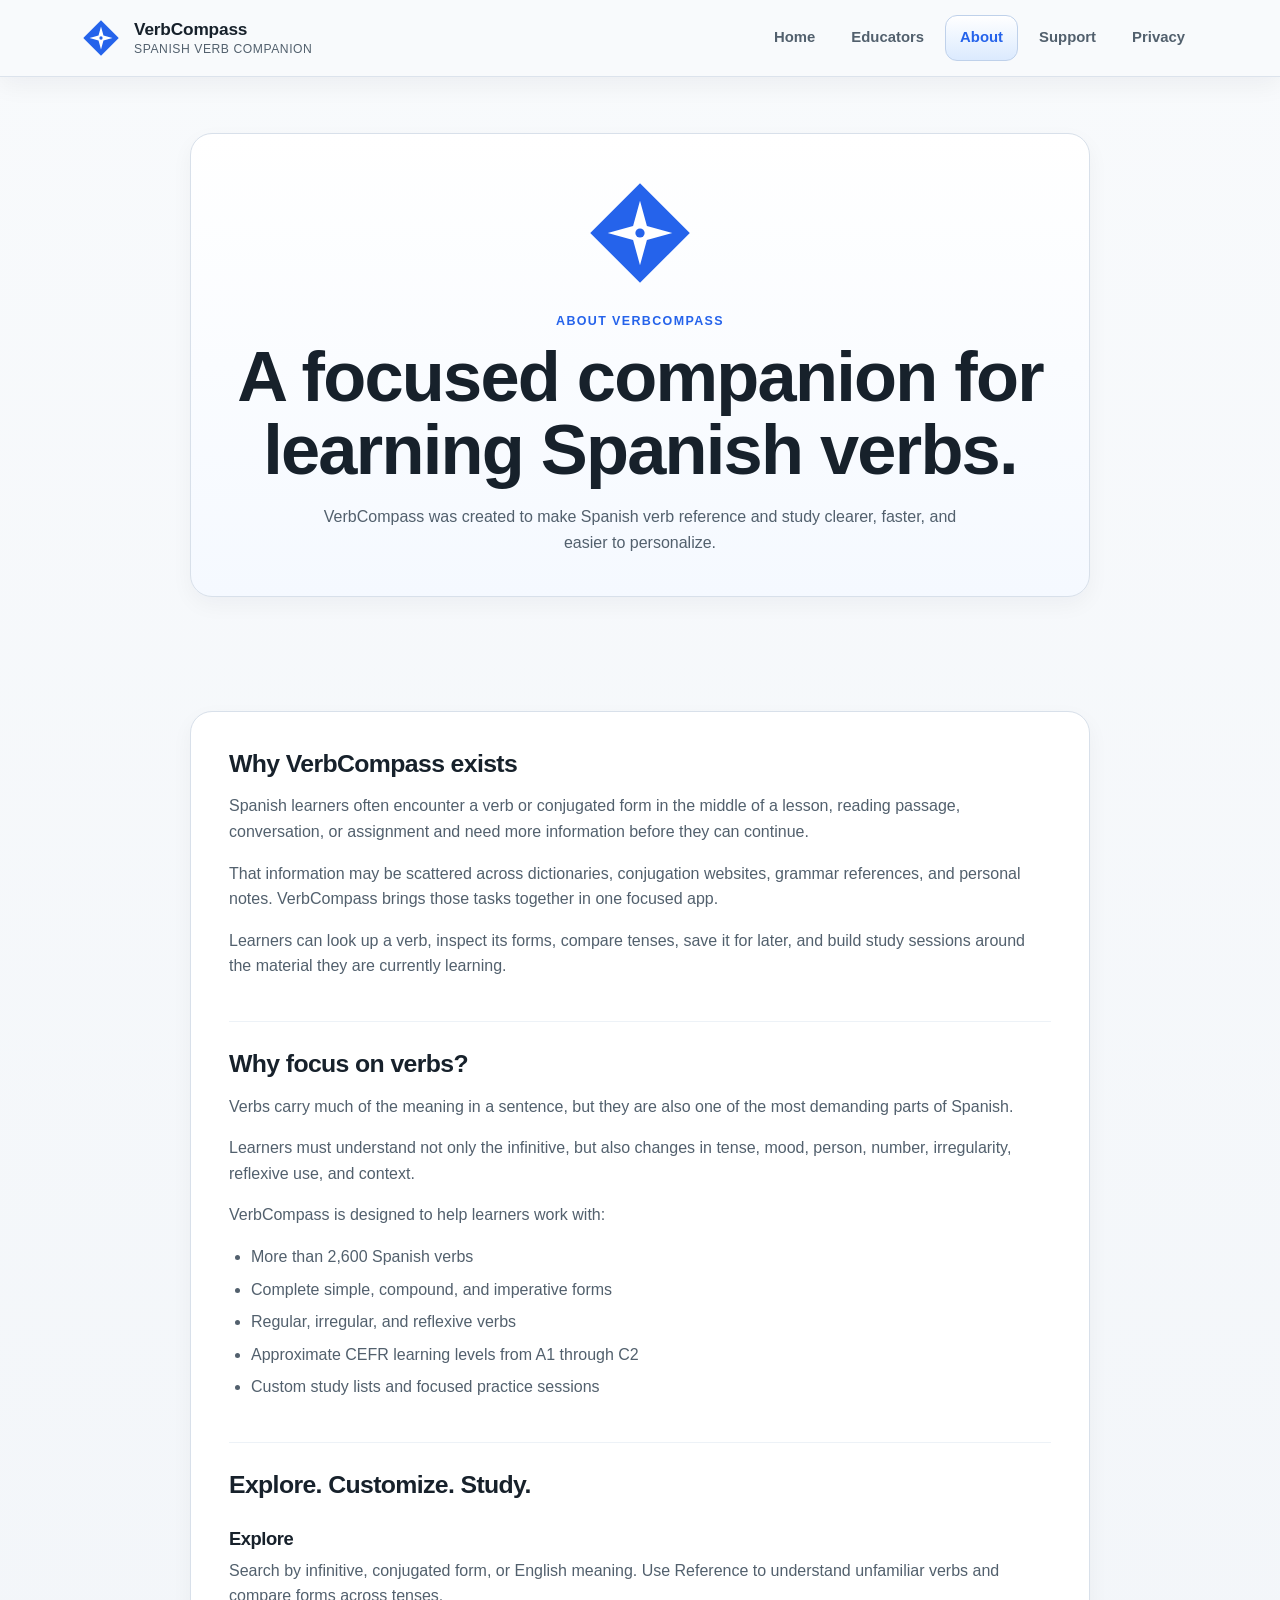
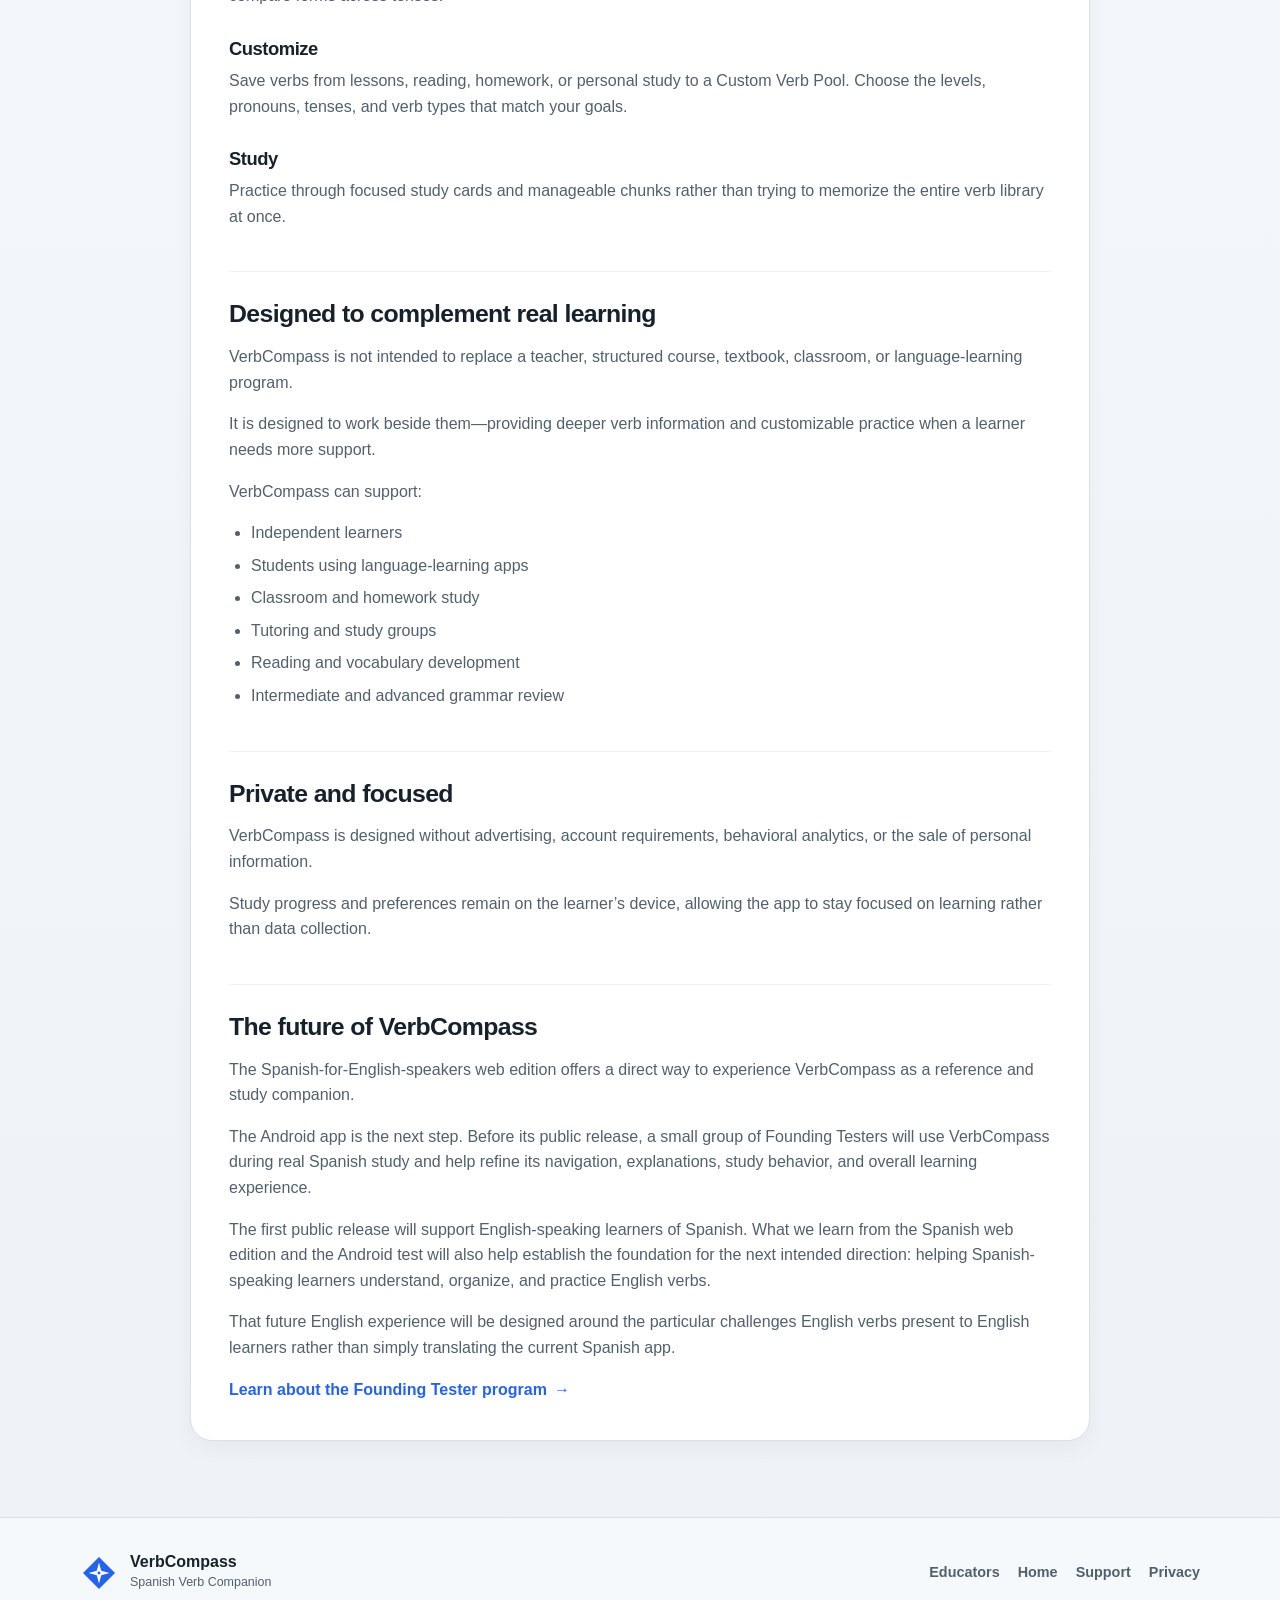
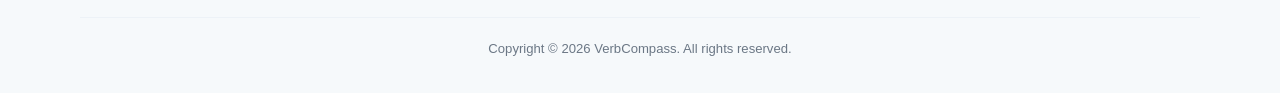
==== commit ccd84c28: "Add educator outreach website flow" ====
--- a/about/index.html
+++ b/about/index.html
@@ -68,6 +68,7 @@
           aria-label="Primary navigation"
         >
           <a class="site-nav-link" href="../">Home</a>
+          <a class="site-nav-link" href="../educators/">Educators</a>
           <a class="site-nav-link current-page" href="./">About</a>
           <a class="site-nav-link" href="../support/">Support</a>
           <a class="site-nav-link" href="../privacy/">Privacy</a>
@@ -280,6 +281,7 @@
         </div>
 
         <nav class="footer-navigation" aria-label="Footer navigation">
+          <a href="../educators/">Educators</a>
           <a href="../">Home</a>
           <a href="../support/">Support</a>
           <a href="../privacy/">Privacy</a>
--- a/assets/css/styles.css
+++ b/assets/css/styles.css
@@ -1085,6 +1085,39 @@
   margin-top: 7px;
 }
 
+.educator-hero-panel {
+  max-width: 980px;
+}
+
+.resource-assurance {
+  margin-top: 24px;
+  padding: 14px 18px;
+  border: 1px solid var(--accent-border-soft);
+  border-radius: var(--radius-lg);
+  background: var(--panel);
+}
+
+.quick-start-list {
+  display: grid;
+  gap: 12px;
+  margin: 24px 0 30px;
+}
+
+.quick-start-list li {
+  padding-left: 6px;
+}
+
+.transparency-panel {
+  border-color: var(--accent-border-soft);
+  background: linear-gradient(180deg, var(--panel) 0%, var(--accent-soft) 100%);
+}
+
+.thank-you-page {
+  min-height: 100vh;
+  display: grid;
+  align-items: center;
+}
+
 /* =====================================================
    FOUNDING TESTERS: SCREENSHOT GALLERY
    ===================================================== */
@@ -1332,6 +1365,7 @@
 
 .tester-request-form input[type="text"],
 .tester-request-form input[type="email"],
+.tester-request-form select,
 .tester-request-form textarea {
   width: 100%;
   padding: 12px 14px;
@@ -1346,6 +1380,7 @@
 }
 
 .tester-request-form input:focus-visible,
+.tester-request-form select:focus-visible,
 .tester-request-form textarea:focus-visible {
   border-color: var(--accent);
   outline: 3px solid var(--accent-soft);
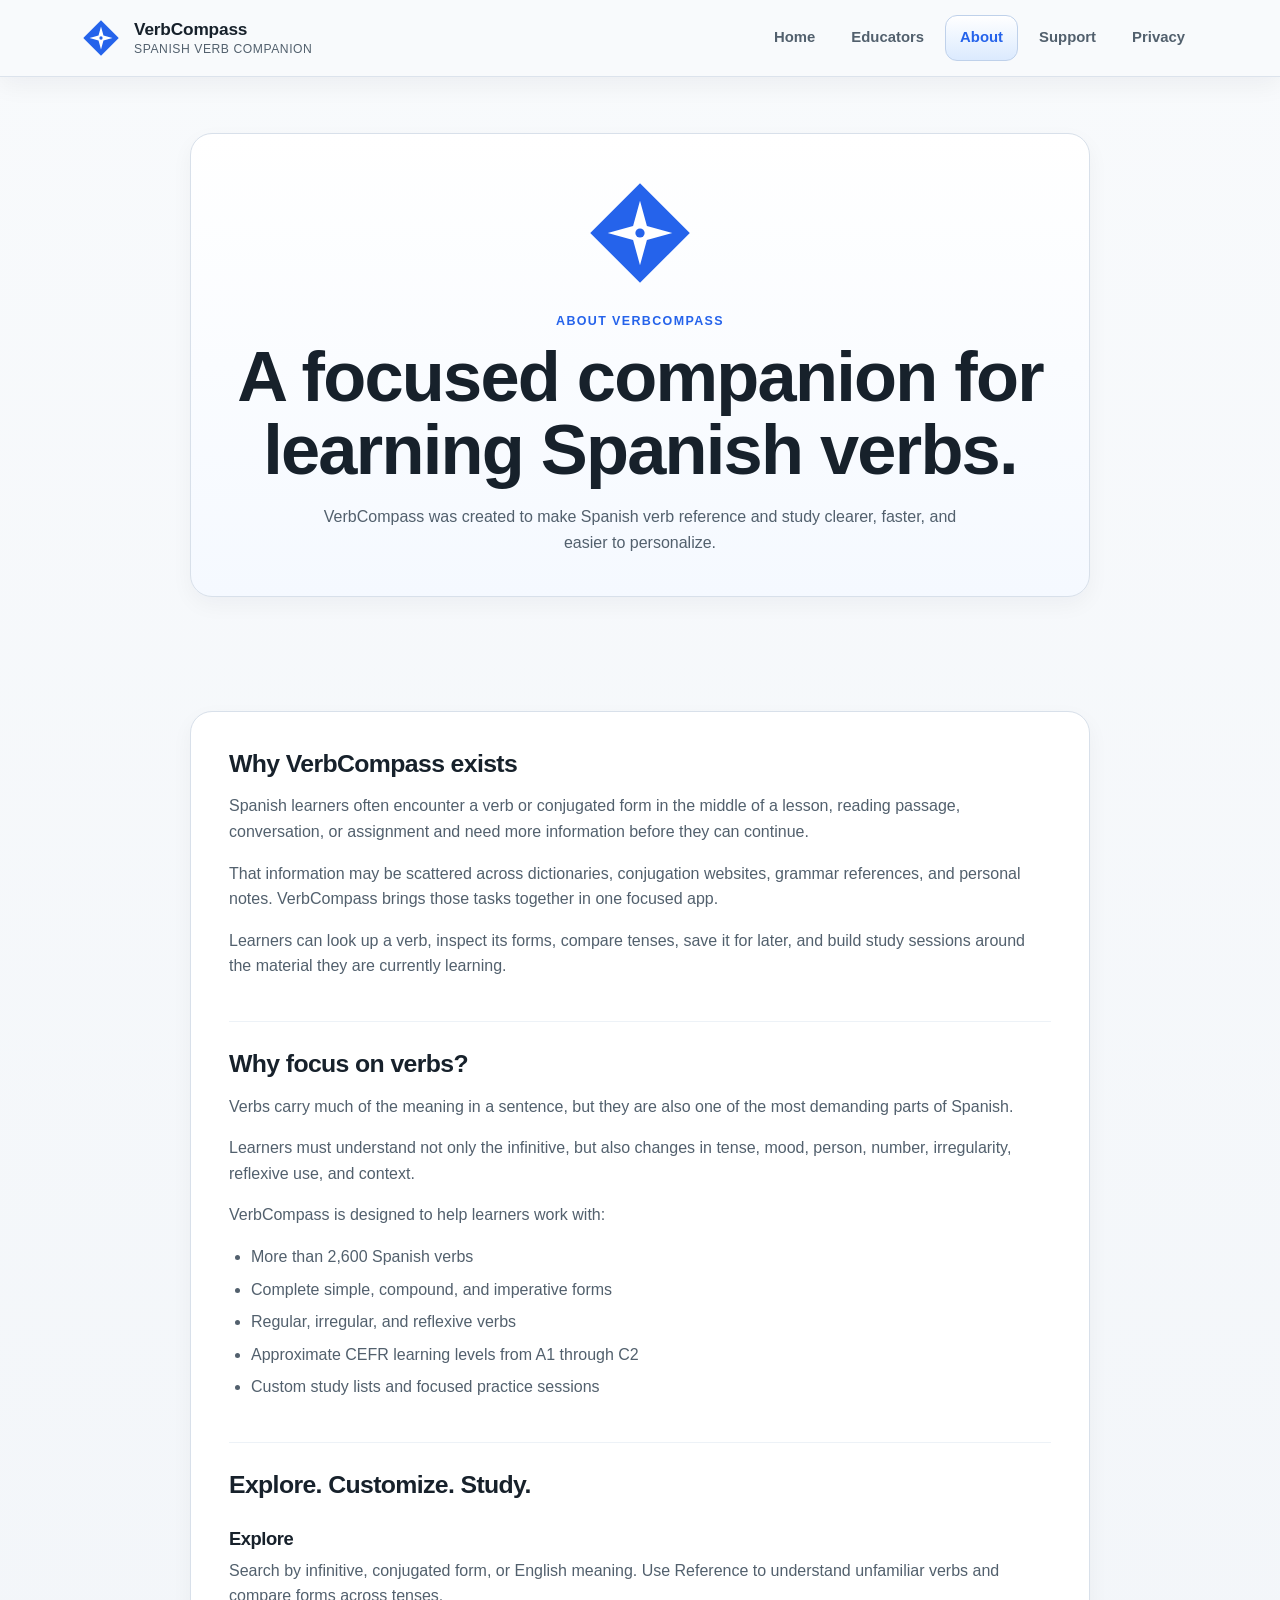
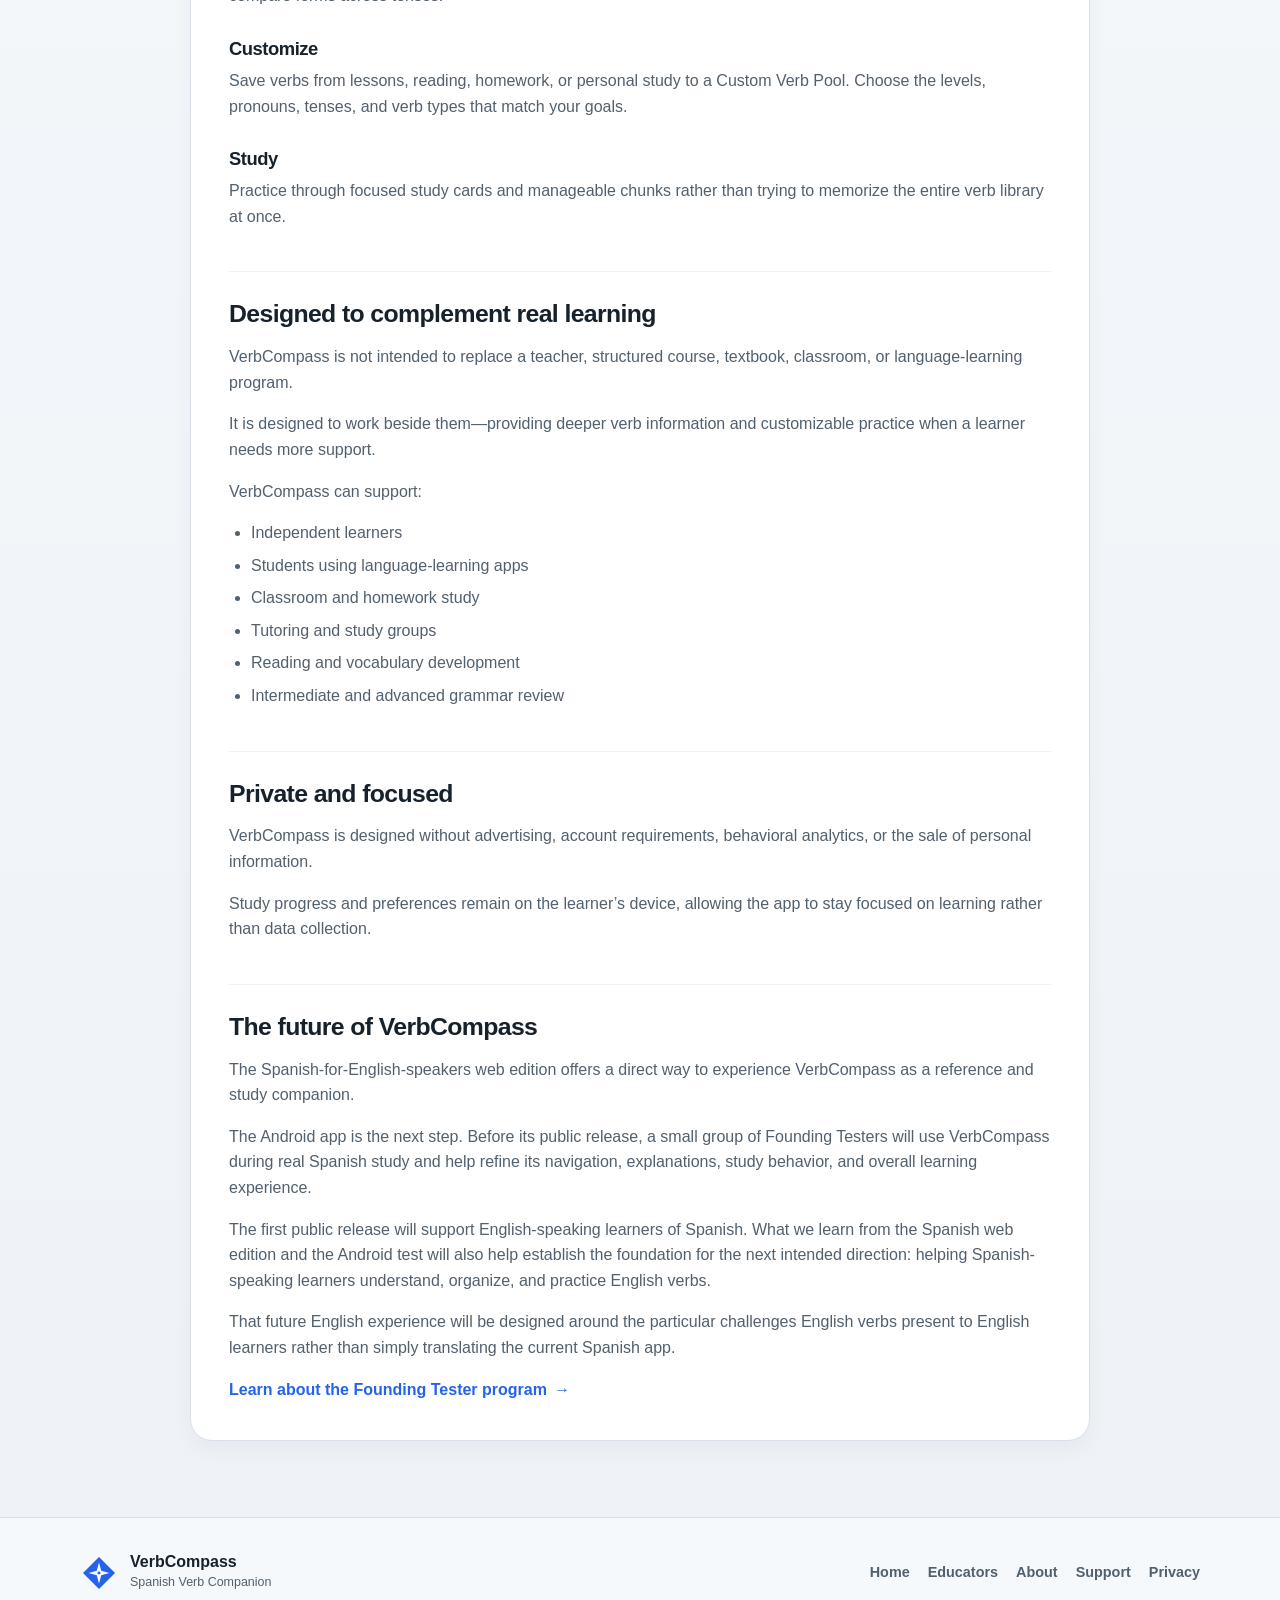
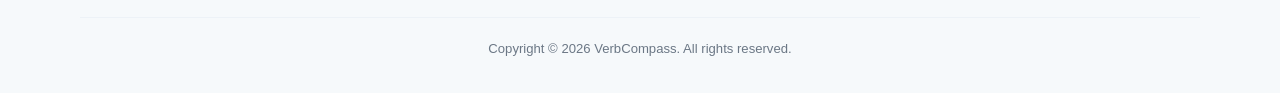
==== commit c6663e23: "Standardize primary page footers" ====
--- a/about/index.html
+++ b/about/index.html
@@ -281,8 +281,9 @@
         </div>
 
         <nav class="footer-navigation" aria-label="Footer navigation">
+          <a href="../">Home</a>
           <a href="../educators/">Educators</a>
-          <a href="../">Home</a>
+          <a href="./">About</a>
           <a href="../support/">Support</a>
           <a href="../privacy/">Privacy</a>
         </nav>
